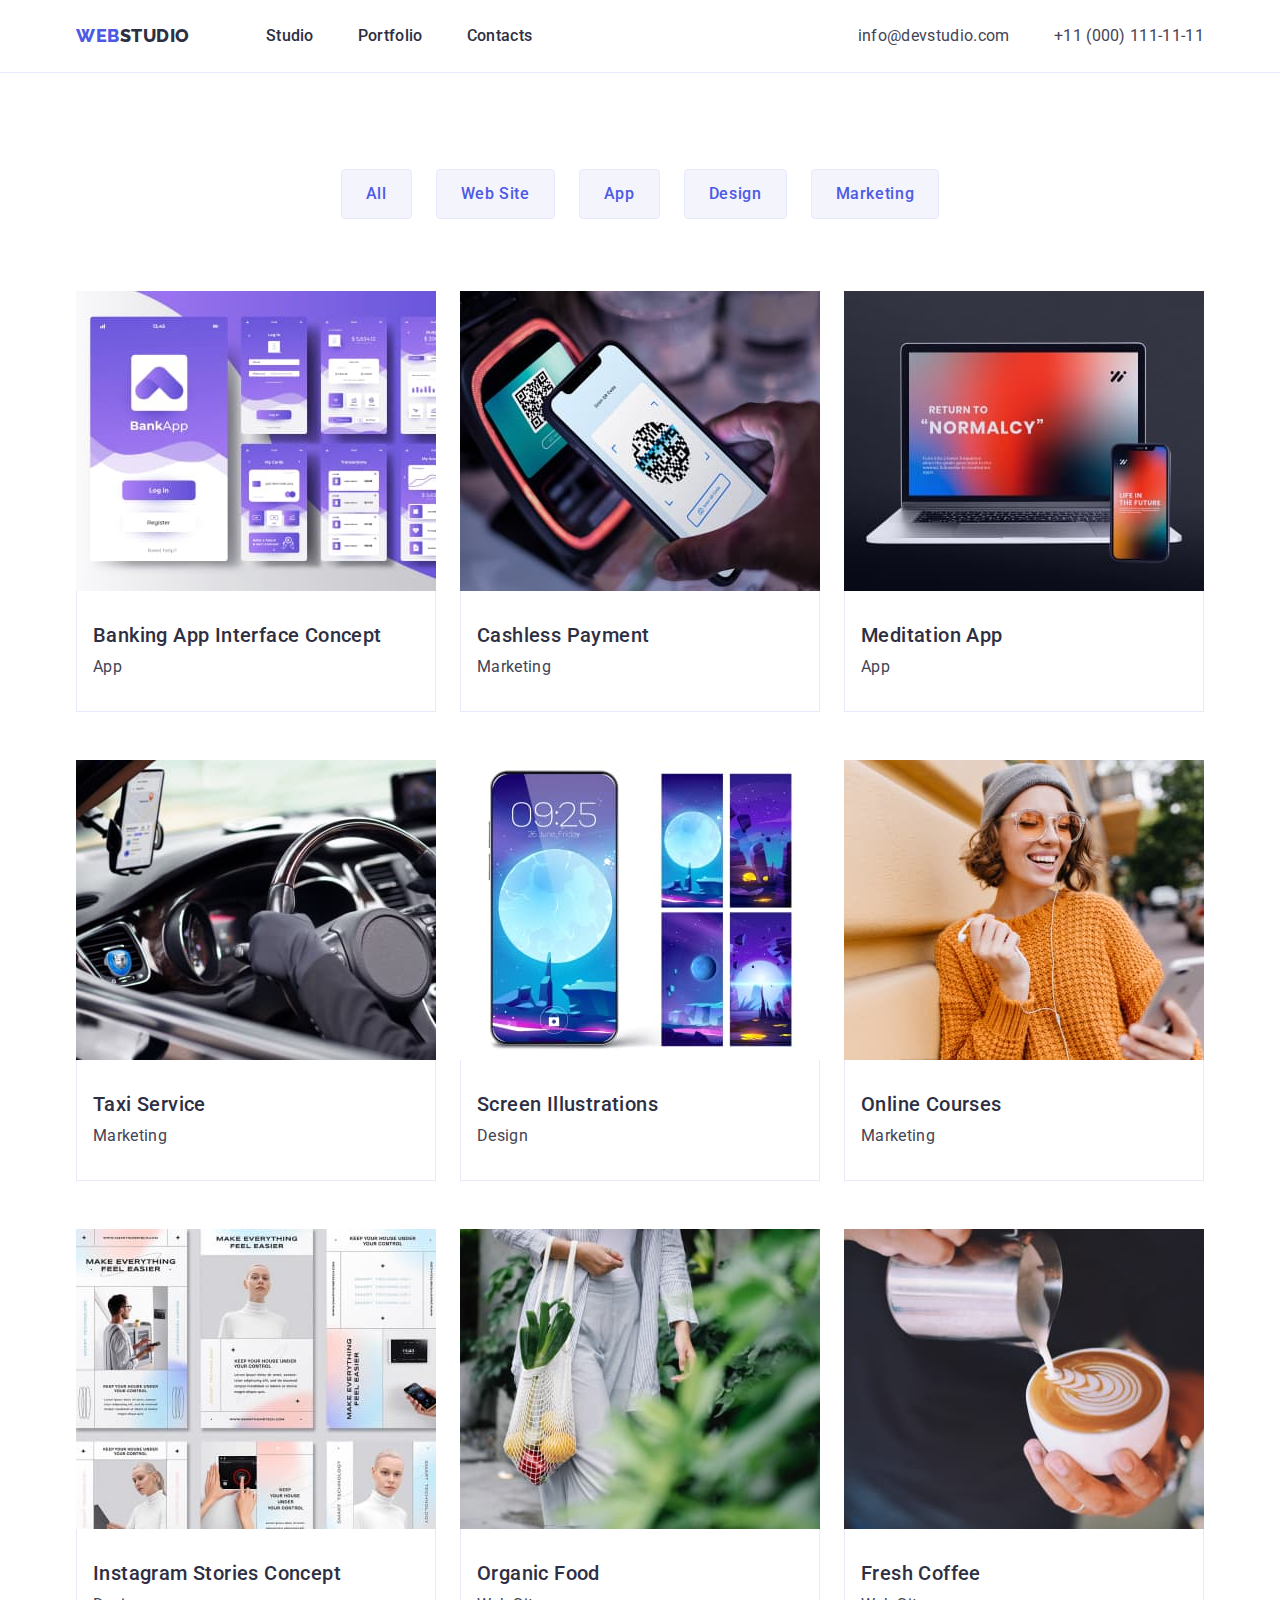
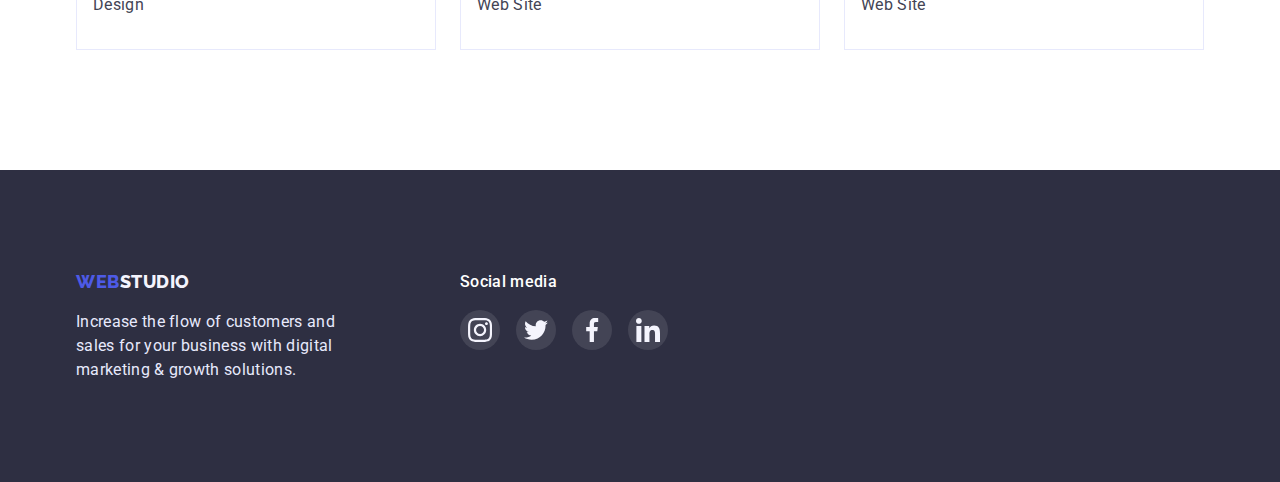
==== portfolio.html @ d0eccab2 "Initial commit" ====
<!DOCTYPE html>
<html lang="en">

<head>
    <meta charset="UTF-8" />
    <meta http-equiv="X-UA-Compatible" content="IE=edge" />
    <meta name="viewport" content="width=device-width, initial-scale=1.0" />
    <title>Portfolio</title>
    <link rel="preconnect" href="https://fonts.googleapis.com" />
    <link rel="preconnect" href="https://fonts.gstatic.com" crossorigin />
    <link
        href="https://fonts.googleapis.com/css2?family=Raleway:wght@800&family=Roboto:wght@400;500;700;900&display=swap"
        rel="stylesheet" />
<link rel="stylesheet" href="https://cdnjs.cloudflare.com/ajax/libs/modern-normalize/1.1.0/modern-normalize.min.css
">
    <link rel="stylesheet" href="./css/styles.css" />
</head>

<body class="body">
<header class="header">
    <div class="container header-container">
    <nav class="header-nav">
      
        <a class="logo link" href="./index.html">Web<span class="header-logo">Studio</span></a>
        <ul class="header-inf ">

            <li class="header-item">
                <a class="header-link link" href="./index.html">Studio</a>
            </li>
            <li class="header-item">
                <a class="header-link link" href="./portfolio.html">Portfolio</a>
            </li>
            <li class="header-item">
                <a class="header-link link" href="">Contacts</a>
            </li>

        </ul>
    </nav>
    <address class="address">
        <ul class="list list-address">
            <li class="header-item"><a class=" header-link-address link" href="milto:info@devstudio.com">info@devstudio.com</a></li>
            <li class="header-item"><a class=" header-link-address link" href="tel:+110001111111">+11 (000) 111-11-11</a></li>
        </ul>
    </address>
</div>
</header>
 <main>
   
    <section class="hero-none">
        <div class="container">
        <h1 hidden class="hidden">Portfolio</h1>
        <ul class="hero-list list">
                <li class="hero-btn">
                    <button class="hero-button-list" type="button">All</button>
                </li>
                <li class="hero-btn">
                    <button class="hero-button-list" type="button">Web Site</button>
                </li>
                <li class="hero-btn">
                    <button class="hero-button-list" type="button">App</button>
                </li>
                <li class="hero-btn">
                    <button class="hero-button-list" type="button">Design</button>
                </li>
                <li class="hero-btn">
                    <button class="hero-button-list" type="button">Marketing</button>
                </li>
            </ul>
            <ul class="about-list list">
                <li class="about-title-text">
                    <a class="link link-shadow" href=""><img src="./images/s1.jpg" alt="app" width="360" height="300" class="img-portfolio"/>
                       <div class="title-about-container">
                        <h2 class="title-about">Banking App Interface Concept</h2>
                        <p class="title-text">App</p></div>
                    </a>
                </li>
                <li class="about-title-text">
                    <a class="link link-shadow" href=""><img src="./images/s2.jpg" alt="apps" width="360" height="300" class="img-portfolio" />
                        <div class="title-about-container">   <h2 class="title-about">Cashless Payment</h2>
                        <p class="title-text">Marketing</p> </div>
                    </a>
                </li>
                <li class="about-title-text">
                    <a class="link link-shadow" href=""><img src="./images/s3.jpg" alt="apps" width="360" height="300" class="img-portfolio"/>
                        <div class="title-about-container">   <h2 class="title-about">Meditation App</h2>
                        <p class="title-text">App</p> </div>
                    </a>
                </li>              
                <li class="about-title-text">
                    <a class="link link-shadow" href="">
                        <img src="./images/s4.jpg" alt="marketing" width="360" height="300" class="img-portfolio"/>
                        <div class="title-about-container">   <h2 class="title-about">Taxi Service</h2>
                        <p class="title-text">Marketing</p> </div>
                    </a>
                </li>
                <li class="about-title-text">
                    <a class="link link-shadow" href="">
                        <img src="./images/s5.jpg" alt="marketing" width="360" height="300" class="img-portfolio"/>
                        <div class="title-about-container">    <h2 class="title-about">Screen Illustrations</h2>
                        <p class="title-text">Design</p> </div>
                    </a>
                </li>
                <li class="about-title-text"> 
                    <a class="link link-shadow" href=""><img src="./images/s6.jpg" alt="marketing" width="360" height="300" class="img-portfolio"/>
                        <div class="title-about-container">       <h2 class="title-about">Online Courses</h2>
                        <p class="title-text">Marketing</p> </div>
                    </a>
                </li>
                <li class="about-title-text">
                    <a class="link link-shadow" href=""><img src="./images/s7.jpg" alt="sites" width="360" height="300" class="img-portfolio"/>
                        <div class="title-about-container">        <h2 class="title-about">Instagram Stories Concept</h2>
                        <p class="title-text">Design</p> </div>
                    </a>
                </li>
                <li class="about-title-text">
                    <a class="link link-shadow" href=""><img src="./images/s8.jpg" alt="sites" width="360" height="300" class="img-portfolio"/>
                        <div class="title-about-container">        <h2 class="title-about">Organic Food</h2>
                        <p class="title-text">Web Site</p> </div>
                    </a>
                </li>
                <li class="about-title-text">
                    <a class="link link-shadow" href=""><img src="./images/s9.jpg" alt="sites" width="360" height="300" class="img-portfolio"/>
                        <div class="title-about-container">     <h2 class="title-about">Fresh Coffee</h2>
                        <p class="title-text">Web Site</p> </div>
                    </a>
                </li>
            </ul>
    </div>
        </section>
      
    </main>
    <footer class="footer">
        <div class="container">
          <div class="container-main">
          <div class="footer-container">
      <a class="logo link " href="./index.html">Web<span class="footer-logo">Studio</span></a>
      <p class="footer-text">Increase the flow of customers and sales for your business with digital marketing & growth solutions.</p>
    </div>
    <div class="footer-link">
    <p class="footer-text-link">Social media</p>
    <ul class="footer-list">
    <li class="footer-social-lists"><a href="" class="footer-links"> <svg width="24px" height="24px" class="footer-icon"> <use href="./images/symbol-defs.svg#instagram"></use></svg> </a></li>
    <li class="footer-social-lists"><a href="" class="footer-links"><svg width="24px" height="24px" class="footer-icon"> <use href="./images/symbol-defs.svg#twitter"></use></svg></a></li>
    <li class="footer-social-lists"><a href="" class="footer-links"><svg width="24px" height="24px" class="footer-icon"> <use href="./images/symbol-defs.svg#facebook"></use></svg></a></li>
    <li class="footer-social-lists"><a href="" class="footer-links "><svg  width="24px" height="24px" class="footer-icon"> <use href="./images/symbol-defs.svg#linkedin"></use></svg></a></li></ul>
    </div>
    </div>
    </div>
    </footer>
</body>

</html>
---- css/styles.css ----
:root {
    --main-title-color: #ffffff;
    --extra-title-color:#f4f4fd ;   
    --main-text-color:#434455;
    --second-title-color: #2e2f42;
    --main-background-color: #404bbf;
    --extra-background-color: #4d5ae5   ;
    --minor-colour: #e7e9fc ;
    --paragraph-title-font-family: 'Roboto', sans-serif;
    --footer-link-color: #31D0AA;
  --border-color:  #8E8F99 ;
}

*,*::before,*::after{box-sizing: border-box;}
ul{padding: 0;margin: 0;}
body {
    font-family: 'Roboto', sans-serif;
    color: var(--main-text-color)
}

.container{ 

width: 1158px;
padding-left: 15px;
padding-right: 15px;
margin-left: auto;
margin-right: auto;

}

.about-title-text{
    width: calc((100% - 48px) / 3);
    
   
}
.title-about-container{   border-left: 1px solid var(--minor-colour);
    border-right: 1px solid var(--minor-colour);
    border-bottom: 1px solid var(--minor-colour);
    padding-top: 32px;padding-bottom: 32px;
    padding-left: 16px;
}

.about-title-text :nth-child(3n){margin-right: 0;}

.about-list{display: flex;flex-wrap: wrap; padding-left: 0;
   margin: 0; gap: 48px 24px;
    }
    .about-list :nth-child(3n){margin-right: 0;}
    .about-list :nth-child(n+7){margin-bottom: 0;}
.link {
    text-decoration: none;
    font-style: normal ;
    font-weight: 400;
    font-size: 16px;
    line-height: 1.5;
    letter-spacing: 0.02em;
    color:var(--main-text-color);
 
}
.img-portfolio{display:block}

.link:is( :active) {
    color: var(--main-background-color)
}

/* title */
.link-shadow:hover{box-shadow: 0px 1px 6px rgba(46, 47, 66, 0.08),
    0px 1px 1px rgba(46, 47, 66, 0.16), 0px 2px 1px rgba(46, 47, 66, 0.08); display: block;}
.logo {
    font-weight: 800;
    font-family: 'Raleway', sans-serif;
    font-size: 18px;
    line-height: 1.17;
     letter-spacing: 0.03em;
    text-transform: uppercase;
    color: var(--extra-background-color);
margin-right: 76px; padding: 24px 0;
}

.header-nav{display: flex; align-items: center;}
.address {
    font-style: normal;
    margin-left: auto;  
}
 .header-inf{margin: 0;padding: 0;}
/* header */

.header-container{display: flex;   align-items: center;}
.header-logo {
    
    font-weight: 800;
    font-family: 'Raleway', sans-serif;
    font-size: 18px;
    line-height: 1.33;
    letter-spacing: 0.03em;
    text-transform: uppercase;
    color: var(--second-title-color);   
}
.header-inf .header-item:not(:last-child){ margin-right: 40px;
}

.header-item{display: inline-block ; }
.header{border-bottom: 1px solid var(--minor-colour);}

.list-address{margin: 0;padding: 0;}
.list{font-weight: 500;
    font-size: 16px;
    line-height: 1.5;
    letter-spacing: 0.02em;
    color: var(--second-title-color);
    
    }
    
    .list .header-item +.header-item {margin-left: 40px;}
.header-link {
font-weight: 500;
    font-size: 16px;
    line-height: 1.5;
    letter-spacing: 0.02em;
    color: var(--second-title-color);
    text-decoration: none;  
    display: block ;
   padding-top: 24px;
   padding-bottom: 24px;
}
.header-link:hover{color: var(--main-background-color);}
.header-link:focus{color: var(--main-background-color);}

.header-link-address{font-weight: 400;
    font-size: 16px;
    line-height: 1.5;
    letter-spacing: 0.02em;
    color: var(--main-text-color);
    text-decoration: none;  
    display: block ;
   padding-top: 24px;
   padding-bottom: 24px;}
   .header-link-address:hover{color: var(--main-background-color);}
   .header-link-address:focus{color: var(--main-background-color);}
 /* address */

.list .link:hover{color: var(--main-background-color);}
.list .link:focus{color: var(--main-background-color);}
li{ list-style-type: none;}


/* address */
/* solutios */


/* button */
.solutions-button {
    font-family: inherit;
    font-weight: 500;
    font-size: 16px;
    line-height: 1.5;   
    display: flex;
    align-items: center;    
    text-align: center;    
    letter-spacing: 0.04em;
    color: var(--main-title-color);
    cursor: pointer;
    background: var(--extra-background-color);
    box-shadow: 0px 4px 4px rgba(0, 0, 0, 0.15);
    border-radius: 4px;
    padding: 16px 32px;
    min-width: 105px;
    margin: auto;
    border: none;
}
.solutions-button:hover{background-color: var(--main-background-color);}
.solutions-button:focus{background-color: var(--main-background-color);}

.hero-button-list{
    font-family: var(--paragraph-title-font-family);
    font-weight: 500;
    font-size: 16px;
    line-height: 1.5;
    display: flex;
    align-items: center;
    text-align: center;
    letter-spacing: 0.04em;
    color: var(--extra-background-color);
    background: var(--extra-title-color);
    cursor: pointer ;
    border-radius: 4px;
    padding: 12px 24px;
    border: 1px solid var(--minor-colour); 
}
.hero-list{display: flex;justify-content: center;padding-left: 0; margin-bottom: 72px;margin-top: 0;}
.hero-list .hero-button-list:hover{color: var(--main-title-color );background-color: var(--main-background-color);
    box-shadow: 0px 3px 1px rgba(0, 0, 0, 0.1), 0px 2px 1px rgba(0, 0, 0, 0.08),
    0px 2px 2px rgba(0, 0, 0, 0.12);border-color:var(--main-background-color) ;}

.hero-list .hero-button-list:focus{color: var(--main-title-color);background-color: var(--main-background-color);}
.hero-btn{margin-right: 24px;}
.hero-list :last-child{margin-right: 0px;}
.hero-none{padding-top: 96px;padding-bottom: 120px;}
/* button */

.solutions-title {
    font-weight: 700;
        font-size: 56px;
        line-height: 1.07;
        text-align: center;
        letter-spacing: 0.02em;
       color: var( --main-title-color);
       margin-top: 0;
       margin-bottom: 48px;
       width: 496px;
       margin-left: auto;
       margin-right: auto;
}
h1, h2,h3, h4, p {margin-top: 0;
    margin-bottom: 0;}
.solutions-item-text {
    font-weight: 500;
        font-size: 20px;
        line-height: 1.2;
        letter-spacing: 0.02em;
        color: var(--second-title-color);
        margin-top: 0;
        margin-bottom: 8px;
}

.solutions-text {
    font-weight: 400;
        font-size: 16px;
        line-height: 1.5;
        letter-spacing: 0.02em;
        color: var(--main-text-color);
        margin-top: 0;
        margin-bottom: 0;
}  

.solutions{
    background-color: var(--second-title-color);
    padding-top:188px ;padding-bottom: 188px;
    max-width:1440px ; height:600px ;
    box-shadow: 0px 4px 4px rgba(0, 0, 0, 0.25); 
    background-image: linear-gradient(to right, rgba(46, 47, 66, 0.7), rgba(46, 47, 66, 0.7)), url(../images/people-office\ 1.jpg);
margin-right: auto; margin-left: auto;
border: 1px solid #000000; 
background-position: center; background-size: cover;
}

.solution-two{    padding-bottom: 120px;padding-top: 120px; }
.solution-three{text-align: center;
   padding-bottom: 120px;}
.solution-four{padding-bottom: 120px;
padding-top: 120px;
background-color: var(--extra-title-color);}

.solutions-list{ display: flex;margin:0;padding: 0;gap: 24px;}
.team-item-container{padding-top: 32px;padding-bottom: 32px; 
    background-color:var(--main-title-color) ;text-align: center;}
.solutions-item{flex-basis: calc((100% - 72px) / 4);}



.solution-container{
    display: flex;
     content: '';
     height: 112px;
     background-color: var(--extra-title-color);
      background-repeat: no-repeat;
      background-size: contain;
      margin-bottom: 8px;
    background-position: center;align-items: center;justify-content: center;}
.solution-link-container{  display: block;
    content: '';
    height: 112px;
    background-color: var(--extra-title-color);
     background-repeat: no-repeat;
     background-size: contain;
   background-position: center;}
 
/*  solution */

.doing-list{display: flex;flex-wrap: wrap;padding-left: 0;margin: 0;
}
.doing-list :nth-child(3n){margin-right: 0;}
.doing-item{margin-right: 24px;}


.doing-titel {
    font-weight: 700;
        font-size: 36px;
        line-height: 1.11;
       text-align: center;
        letter-spacing: 0.02em;
        text-transform: capitalize;
        color: var(--second-title-color);
        margin-bottom: 72px;
      
}
.team-list{display: flex;padding: 0;margin: 0;}
.team-list :nth-child(4n){margin-right: 0;}
.team-item{ margin-right: 24px;}


.team-title {
    font-weight: 700;
    font-size: 36px;
    line-height: 1.11;
    text-align: center;
    letter-spacing: 0.02em;
    text-transform: capitalize;
    color: var(--second-title-color);
   margin-bottom: 72px;}



.team-item-titel {
    font-weight: 500;
        font-size: 20px;
        line-height: 1.2;
        text-align: center;
        letter-spacing: 0.02em;
        color: var(--second-title-color);
        margin-bottom: 8px;
}

.team-item-text {font-weight: 400;
    font-size: 16px;
    line-height: 1.5;
    text-align: center;
    letter-spacing: 0.02em;
    color: var(--main-text-color);margin-bottom: 8px;}




.title-about {
    
    font-weight: 500;
    font-size: 20px;
    line-height: 1.2;
    letter-spacing: 0.02em;
    color: var(--second-title-color);
   margin-bottom: 8px;
}
.title-text {
font-weight: 400;
 font-size: 16px;
line-height: 1.5;
 letter-spacing: 0.02em;
  color: var(--main-text-color) ;
  margin: 0;
}
/*footer */
.footer-logo{
    font-weight: 800;
    font-family: 'Raleway', sans-serif;
    font-size: 18px;
    line-height: 1.33;
    letter-spacing: 0.03em;
    text-transform: uppercase;
    color: var(--extra-title-color);
   
}
.footer-text {
    font-family: 'Roboto';
    font-weight: 400;
    font-size: 16px;
    line-height: 1.5;
    letter-spacing: 0.02em;
    color: var(--minor-colour);
    margin-top: 16px;
    width: 264px;
}
.footer {
    background-color: var(--second-title-color);
    height: 312px;
    padding-top: 100px;
    padding-bottom: 100px;
    
}
.footer-container{ display: inline-block ;}
.footer-link{
 margin-left: 120px;
}
.footer-links{ width: 40px;height: 40px;
  display:flex ; 
  border-radius: 50%;
  align-items: center;
  justify-content: center;
  background-color: rgba(255, 255, 255, 0.1);
   }
   
    .footer-links:hover{background-color: var(--footer-link-color);opacity: 1;}
    .footer-links:focus{background-color: var(--footer-link-color);opacity: 1;}
  .text-links{ width: 100%;height: 100%;
    display:flex ; 
    border-radius: 50%;
    align-items: center;
    justify-content: center;
    background: var(--extra-background-color);;
     }
    .text-links:hover{background-color: var(--main-background-color);}
 .footer-links:not(:last-child){margin-right: 16px;}
 
 .footer-icon{ fill:var(--extra-title-color)}
 


    .footer-text-link{color: var(--main-title-color);
        font-weight: 500;
        font-size: 16px;
        line-height: 1.5;
        letter-spacing: 0.02em;
   margin-bottom: 16px; }
    .footer-list{display: flex;
        justify-content: center;
        gap: 16px;
    }
    .container-main{display: flex;}
    .section-five-text{text-align: center;margin-bottom: 72px;font-weight: 700;font-size: 36px;
        line-height: 1.1;color: var(--second-title-color);
        font-style: normal;letter-spacing: 0.02em;}
/* color */


.team-list-icon{   
        width: 40px;
        height: 40px;
          }
        

         .footer-links:not(:last-child){margin-right: 16px;}
    .team-list-icons{ justify-content: center;
        display: flex; gap: 24px;}
  
     
      .section-five-list{ display: flex;gap:24px;justify-content: center;padding: 0;}
 .section-five-icon{fill:currentColor;}
 .section-five-link{ width: 100%;height: 100%;  display: flex; justify-content: center;align-items: center;border-radius: 4px;
border:1px solid var(--border-color); color: var(--border-color);
}

.section-five-link:hover{border-color: var(--main-background-color);color:var(--main-background-color);}
.section-five-link:focus{border-color: var(--main-background-color);color:var(--main-background-color);}
.section-five-svg{width: calc((100% - 120px) / 6); height: 88px;}

.customers-section{padding-top: 120px;padding-bottom: 120px;}
/* <ul class="customer-list list">
<li class="customer-item">
    <a href="" class="customer-link link">
        <svg width="104" height="56" class="customers-icon">
            <use href="./images/icons.svg#icon-Logo"></use>
        </svg>
    </a>
</li> */
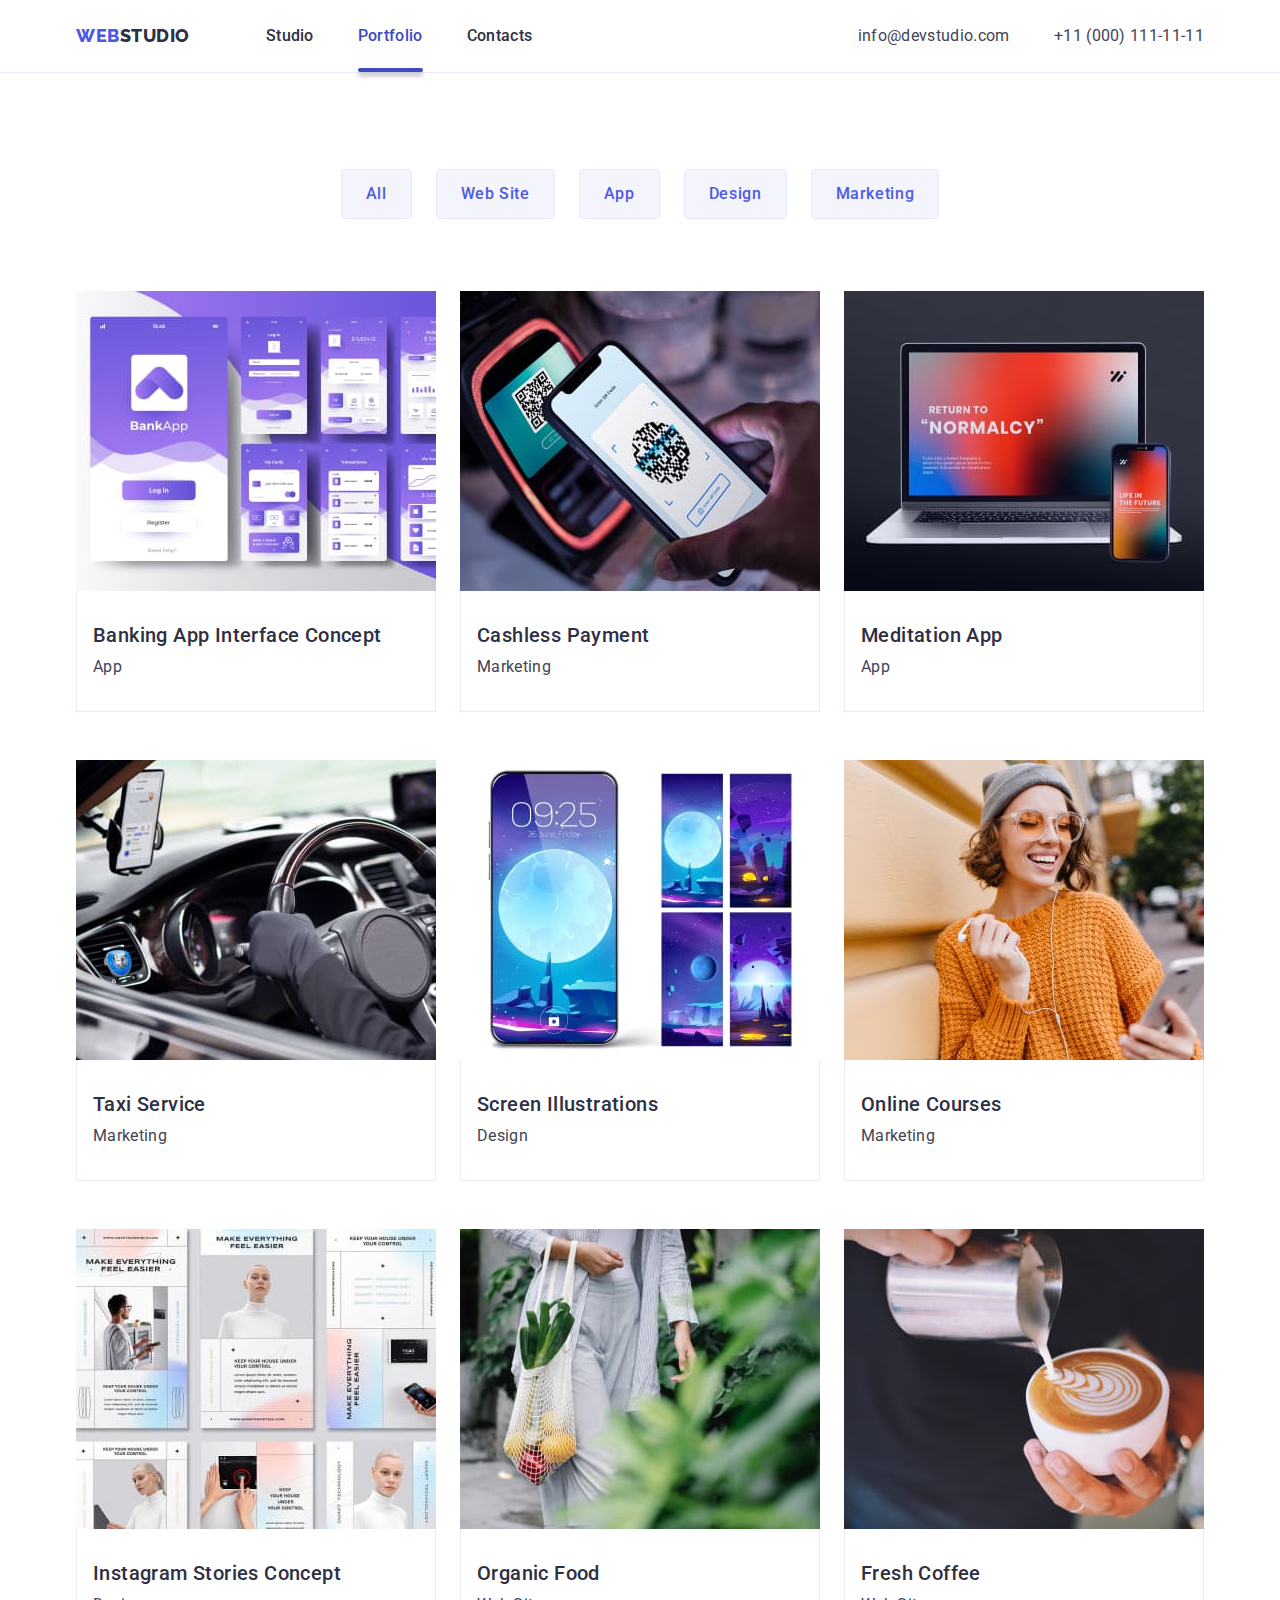
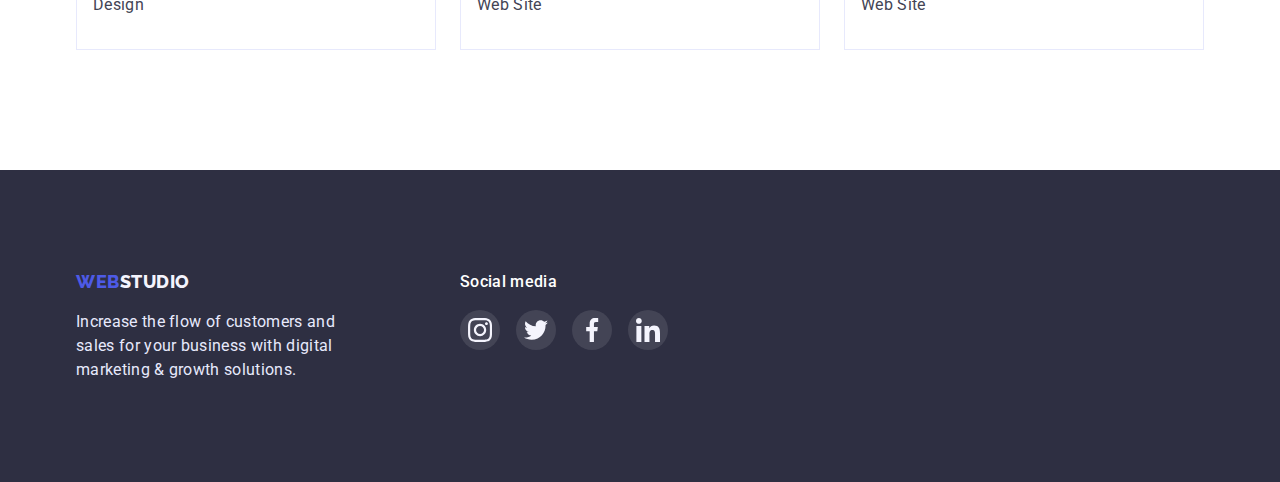
==== commit 534724f3: "1" ====
--- a/portfolio.html
+++ b/portfolio.html
@@ -28,7 +28,7 @@
                 <a class="header-link link" href="./index.html">Studio</a>
             </li>
             <li class="header-item">
-                <a class="header-link link" href="./portfolio.html">Portfolio</a>
+                <a class="header-link current link" href="./portfolio.html">Portfolio</a>
             </li>
             <li class="header-item">
                 <a class="header-link link" href="">Contacts</a>
@@ -67,59 +67,104 @@
                 </li>
             </ul>
             <ul class="about-list list">
-                <li class="about-title-text">
+                <li class="about-title-text ">
+                    <div class="wrapper">
                     <a class="link link-shadow" href=""><img src="./images/s1.jpg" alt="app" width="360" height="300" class="img-portfolio"/>
+                     <p class="overlay">14 Stylish and User-Friendly 
+                            App Design Concepts · Task Manager App · Calorie Tracker App
+                             · Exotic Fruit Ecommerce App · Cloud Storage App</p>
+                            </div>
                        <div class="title-about-container">
                         <h2 class="title-about">Banking App Interface Concept</h2>
                         <p class="title-text">App</p></div>
                     </a>
                 </li>
                 <li class="about-title-text">
+                    <div class="wrapper">
                     <a class="link link-shadow" href=""><img src="./images/s2.jpg" alt="apps" width="360" height="300" class="img-portfolio" />
+                        <p class="overlay">14 Stylish and User-Friendly 
+                            App Design Concepts · Task Manager App · Calorie Tracker App
+                             · Exotic Fruit Ecommerce App · Cloud Storage App</p>
+                            </div>
                         <div class="title-about-container">   <h2 class="title-about">Cashless Payment</h2>
                         <p class="title-text">Marketing</p> </div>
                     </a>
                 </li>
                 <li class="about-title-text">
+                    <div class="wrapper">
                     <a class="link link-shadow" href=""><img src="./images/s3.jpg" alt="apps" width="360" height="300" class="img-portfolio"/>
+                        <p class="overlay">14 Stylish and User-Friendly 
+                            App Design Concepts · Task Manager App · Calorie Tracker App
+                             · Exotic Fruit Ecommerce App · Cloud Storage App</p>
+                            </div>
                         <div class="title-about-container">   <h2 class="title-about">Meditation App</h2>
                         <p class="title-text">App</p> </div>
                     </a>
                 </li>              
                 <li class="about-title-text">
+                    <div class="wrapper">
                     <a class="link link-shadow" href="">
                         <img src="./images/s4.jpg" alt="marketing" width="360" height="300" class="img-portfolio"/>
+                        <p class="overlay">14 Stylish and User-Friendly 
+                            App Design Concepts · Task Manager App · Calorie Tracker App
+                             · Exotic Fruit Ecommerce App · Cloud Storage App</p>
+                            </div>
                         <div class="title-about-container">   <h2 class="title-about">Taxi Service</h2>
                         <p class="title-text">Marketing</p> </div>
                     </a>
                 </li>
                 <li class="about-title-text">
+                    <div class="wrapper">
                     <a class="link link-shadow" href="">
                         <img src="./images/s5.jpg" alt="marketing" width="360" height="300" class="img-portfolio"/>
+                        <p class="overlay">14 Stylish and User-Friendly 
+                            App Design Concepts · Task Manager App · Calorie Tracker App
+                             · Exotic Fruit Ecommerce App · Cloud Storage App</p>
+                            </div>
                         <div class="title-about-container">    <h2 class="title-about">Screen Illustrations</h2>
                         <p class="title-text">Design</p> </div>
                     </a>
                 </li>
                 <li class="about-title-text"> 
+                    <div class="wrapper">
                     <a class="link link-shadow" href=""><img src="./images/s6.jpg" alt="marketing" width="360" height="300" class="img-portfolio"/>
+                        <p class="overlay">14 Stylish and User-Friendly 
+                            App Design Concepts · Task Manager App · Calorie Tracker App
+                             · Exotic Fruit Ecommerce App · Cloud Storage App</p>
+                            </div>
                         <div class="title-about-container">       <h2 class="title-about">Online Courses</h2>
                         <p class="title-text">Marketing</p> </div>
                     </a>
                 </li>
                 <li class="about-title-text">
+                    <div class="wrapper">
                     <a class="link link-shadow" href=""><img src="./images/s7.jpg" alt="sites" width="360" height="300" class="img-portfolio"/>
+                        <p class="overlay">14 Stylish and User-Friendly 
+                            App Design Concepts · Task Manager App · Calorie Tracker App
+                             · Exotic Fruit Ecommerce App · Cloud Storage App</p>
+                            </div>
                         <div class="title-about-container">        <h2 class="title-about">Instagram Stories Concept</h2>
                         <p class="title-text">Design</p> </div>
                     </a>
                 </li>
                 <li class="about-title-text">
+                    <div class="wrapper">
                     <a class="link link-shadow" href=""><img src="./images/s8.jpg" alt="sites" width="360" height="300" class="img-portfolio"/>
+                        <p class="overlay">14 Stylish and User-Friendly 
+                            App Design Concepts · Task Manager App · Calorie Tracker App
+                             · Exotic Fruit Ecommerce App · Cloud Storage App</p>
+                            </div>
                         <div class="title-about-container">        <h2 class="title-about">Organic Food</h2>
                         <p class="title-text">Web Site</p> </div>
                     </a>
                 </li>
                 <li class="about-title-text">
+                    <div class="wrapper">
                     <a class="link link-shadow" href=""><img src="./images/s9.jpg" alt="sites" width="360" height="300" class="img-portfolio"/>
+                        <p class="overlay">14 Stylish and User-Friendly 
+                            App Design Concepts · Task Manager App · Calorie Tracker App
+                             · Exotic Fruit Ecommerce App · Cloud Storage App</p>
+                            </div>
                         <div class="title-about-container">     <h2 class="title-about">Fresh Coffee</h2>
                         <p class="title-text">Web Site</p> </div>
                     </a>
--- a/css/styles.css
+++ b/css/styles.css
@@ -9,6 +9,8 @@
     --paragraph-title-font-family: 'Roboto', sans-serif;
     --footer-link-color: #31D0AA;
   --border-color:  #8E8F99 ;
+ --timing-function: cubic-bezier(0.4, 0, 0.2, 1);
+ --timing-select:250ms cubic-bezier(0.4, 0, 0.2, 1);
 }
 
 *,*::before,*::after{box-sizing: border-box;}
@@ -28,11 +30,9 @@
 
 }
 
-.about-title-text{
-    width: calc((100% - 48px) / 3);
-    
-   
-}
+
+
+
 .title-about-container{   border-left: 1px solid var(--minor-colour);
     border-right: 1px solid var(--minor-colour);
     border-bottom: 1px solid var(--minor-colour);
@@ -44,7 +44,9 @@
 
 .about-list{display: flex;flex-wrap: wrap; padding-left: 0;
    margin: 0; gap: 48px 24px;
-    }
+ }
+    
+    
     .about-list :nth-child(3n){margin-right: 0;}
     .about-list :nth-child(n+7){margin-bottom: 0;}
 .link {
@@ -57,6 +59,7 @@
     color:var(--main-text-color);
  
 }
+
 .img-portfolio{display:block}
 
 .link:is( :active) {
@@ -64,8 +67,7 @@
 }
 
 /* title */
-.link-shadow:hover{box-shadow: 0px 1px 6px rgba(46, 47, 66, 0.08),
-    0px 1px 1px rgba(46, 47, 66, 0.16), 0px 2px 1px rgba(46, 47, 66, 0.08); display: block;}
+
 .logo {
     font-weight: 800;
     font-family: 'Raleway', sans-serif;
@@ -83,7 +85,23 @@
     margin-left: auto;  
 }
  .header-inf{margin: 0;padding: 0;}
+
+.header-inf .header-link.current{position: relative;color:var(--main-background-color);}
+
+.header-inf .header-link.current::after{content: ''; 
+    width: 100%; height: 4px; background-color: var(--main-background-color);
+    box-shadow: 0px 4px 4px rgba(0, 0, 0, 0.25);
+    border-radius: 2px; position: absolute;
+    left: 0px;
+    bottom: 0; margin: 0 auto;  transition: opacity 250ms var(--timing-function); display: block;}
+
+
+
 /* header */
+
+
+
+
 
 .header-container{display: flex;   align-items: center;}
 .header-logo {
@@ -122,9 +140,17 @@
     display: block ;
    padding-top: 24px;
    padding-bottom: 24px;
-}
+ 
+}
+
+
+
+
 .header-link:hover{color: var(--main-background-color);}
 .header-link:focus{color: var(--main-background-color);}
+
+
+
 
 .header-link-address{font-weight: 400;
     font-size: 16px;
@@ -135,12 +161,12 @@
     display: block ;
    padding-top: 24px;
    padding-bottom: 24px;}
-   .header-link-address:hover{color: var(--main-background-color);}
-   .header-link-address:focus{color: var(--main-background-color);}
+   .header-link-address:hover{color: var(--main-background-color);transition: var(--timing-select);}
+   .header-link-address:focus{color: var(--main-background-color);transition: var(--timing-select);}
  /* address */
 
-.list .link:hover{color: var(--main-background-color);}
-.list .link:focus{color: var(--main-background-color);}
+.list .link:hover{color: var(--main-background-color);transition: var(--timing-select);}
+.list .link:focus{color: var(--main-background-color);transition: var(--timing-select);}
 li{ list-style-type: none;}
 
 
@@ -168,9 +194,37 @@
     margin: auto;
     border: none;
 }
-.solutions-button:hover{background-color: var(--main-background-color);}
-.solutions-button:focus{background-color: var(--main-background-color);}
-
+.solutions-button:hover{background-color: var(--main-background-color);transition: var(--timing-select);}
+.solutions-button:focus{background-color: var(--main-background-color);transition: var(--timing-select);}
+
+.backdrop{position: fixed;
+top: 0;
+left: 0;
+width: 100%;
+height:100%;
+background-color: rgba(46, 47, 66, 0.4);;
+}
+.backdrop.is-hidden{opacity: 0;pointer-events: none;visibility: hidden;
+}
+.modal{
+  position: absolute;
+top: 50%;
+  left: 50%;
+ transform: translate(-50%, -50%); 
+min-width: 408px;
+  min-height: 584px;
+background-color: #FCFCFC;
+box-shadow: 0px 1px 1px rgba(0, 0, 0, 0.14), 0px 1px 3px rgba(0, 0, 0, 0.12), 0px 2px 1px rgba(0, 0, 0, 0.2);
+border-radius: 4px;
+transition: transform 250ms var(--timing-function);
+}
+.button-close{position: absolute;top: 24px;right: 24px; background-color: var(--minor-colour);
+    border: 1px solid rgba(0, 0, 0, 0.1);
+    border-radius: 50%;
+    width: 24px;
+    height: 24px;
+    display: flex;justify-content: center;align-items: center;padding: 0;}
+.modal-icon{width: 8px;height: 8px;}
 .hero-button-list{
     font-family: var(--paragraph-title-font-family);
     font-weight: 500;
@@ -190,9 +244,9 @@
 .hero-list{display: flex;justify-content: center;padding-left: 0; margin-bottom: 72px;margin-top: 0;}
 .hero-list .hero-button-list:hover{color: var(--main-title-color );background-color: var(--main-background-color);
     box-shadow: 0px 3px 1px rgba(0, 0, 0, 0.1), 0px 2px 1px rgba(0, 0, 0, 0.08),
-    0px 2px 2px rgba(0, 0, 0, 0.12);border-color:var(--main-background-color) ;}
-
-.hero-list .hero-button-list:focus{color: var(--main-title-color);background-color: var(--main-background-color);}
+    0px 2px 2px rgba(0, 0, 0, 0.12);border-color:var(--main-background-color) ;transition: var(--timing-select);}
+
+.hero-list .hero-button-list:focus{color: var(--main-title-color);background-color: var(--main-background-color);transition: var(--timing-select);}
 .hero-btn{margin-right: 24px;}
 .hero-list :last-child{margin-right: 0px;}
 .hero-none{padding-top: 96px;padding-bottom: 120px;}
@@ -388,8 +442,8 @@
   background-color: rgba(255, 255, 255, 0.1);
    }
    
-    .footer-links:hover{background-color: var(--footer-link-color);opacity: 1;}
-    .footer-links:focus{background-color: var(--footer-link-color);opacity: 1;}
+    .footer-links:hover{background-color: var(--footer-link-color);opacity: 1;transition: var(--timing-select);}
+    .footer-links:focus{background-color: var(--footer-link-color);opacity: 1;transition: var(--timing-select);}
   .text-links{ width: 100%;height: 100%;
     display:flex ; 
     border-radius: 50%;
@@ -397,7 +451,7 @@
     justify-content: center;
     background: var(--extra-background-color);;
      }
-    .text-links:hover{background-color: var(--main-background-color);}
+    .text-links:hover{background-color: var(--main-background-color);transition: var(--timing-select);}
  .footer-links:not(:last-child){margin-right: 16px;}
  
  .footer-icon{ fill:var(--extra-title-color)}
@@ -438,8 +492,8 @@
 border:1px solid var(--border-color); color: var(--border-color);
 }
 
-.section-five-link:hover{border-color: var(--main-background-color);color:var(--main-background-color);}
-.section-five-link:focus{border-color: var(--main-background-color);color:var(--main-background-color);}
+.section-five-link:hover{border-color: var(--main-background-color);color:var(--main-background-color);transition: var(--timing-select);}
+.section-five-link:focus{border-color: var(--main-background-color);color:var(--main-background-color);transition: var(--timing-select);}
 .section-five-svg{width: calc((100% - 120px) / 6); height: 88px;}
 
 .customers-section{padding-top: 120px;padding-bottom: 120px;}
@@ -450,4 +504,34 @@
             <use href="./images/icons.svg#icon-Logo"></use>
         </svg>
     </a>
-</li> */+</li> */
+.link-shadow:hover .overlay {
+    transform: translateX(0); transition: var(--timing-select);}
+    .overlay{ position: absolute;
+        top: 0;
+        left: 0;
+        width: 100%;
+        height: 100%;
+        background-color: var(--extra-background-color);
+        transform: translateY(100%);
+        transition: transform 250ms  cubic-bezier(0.4, 0, 0.2, 1) ;
+        
+    color: #ffffff; width:360px; display: block; padding-top: 40px;padding-bottom: 196px;padding-left: 32px;padding-right: 32px;}
+    .wrapper{ overflow: hidden;position: relative;  }
+    
+    
+    
+    .about-title-text{
+        width: calc((100% - 48px) / 3);
+       
+    }
+    
+
+
+
+
+
+
+
+        .link-shadow:hover{box-shadow: 0px 1px 6px rgba(46, 47, 66, 0.08),
+            0px 1px 1px rgba(46, 47, 66, 0.16), 0px 2px 1px rgba(46, 47, 66, 0.08); display: block;transition: var(--timing-select);}
